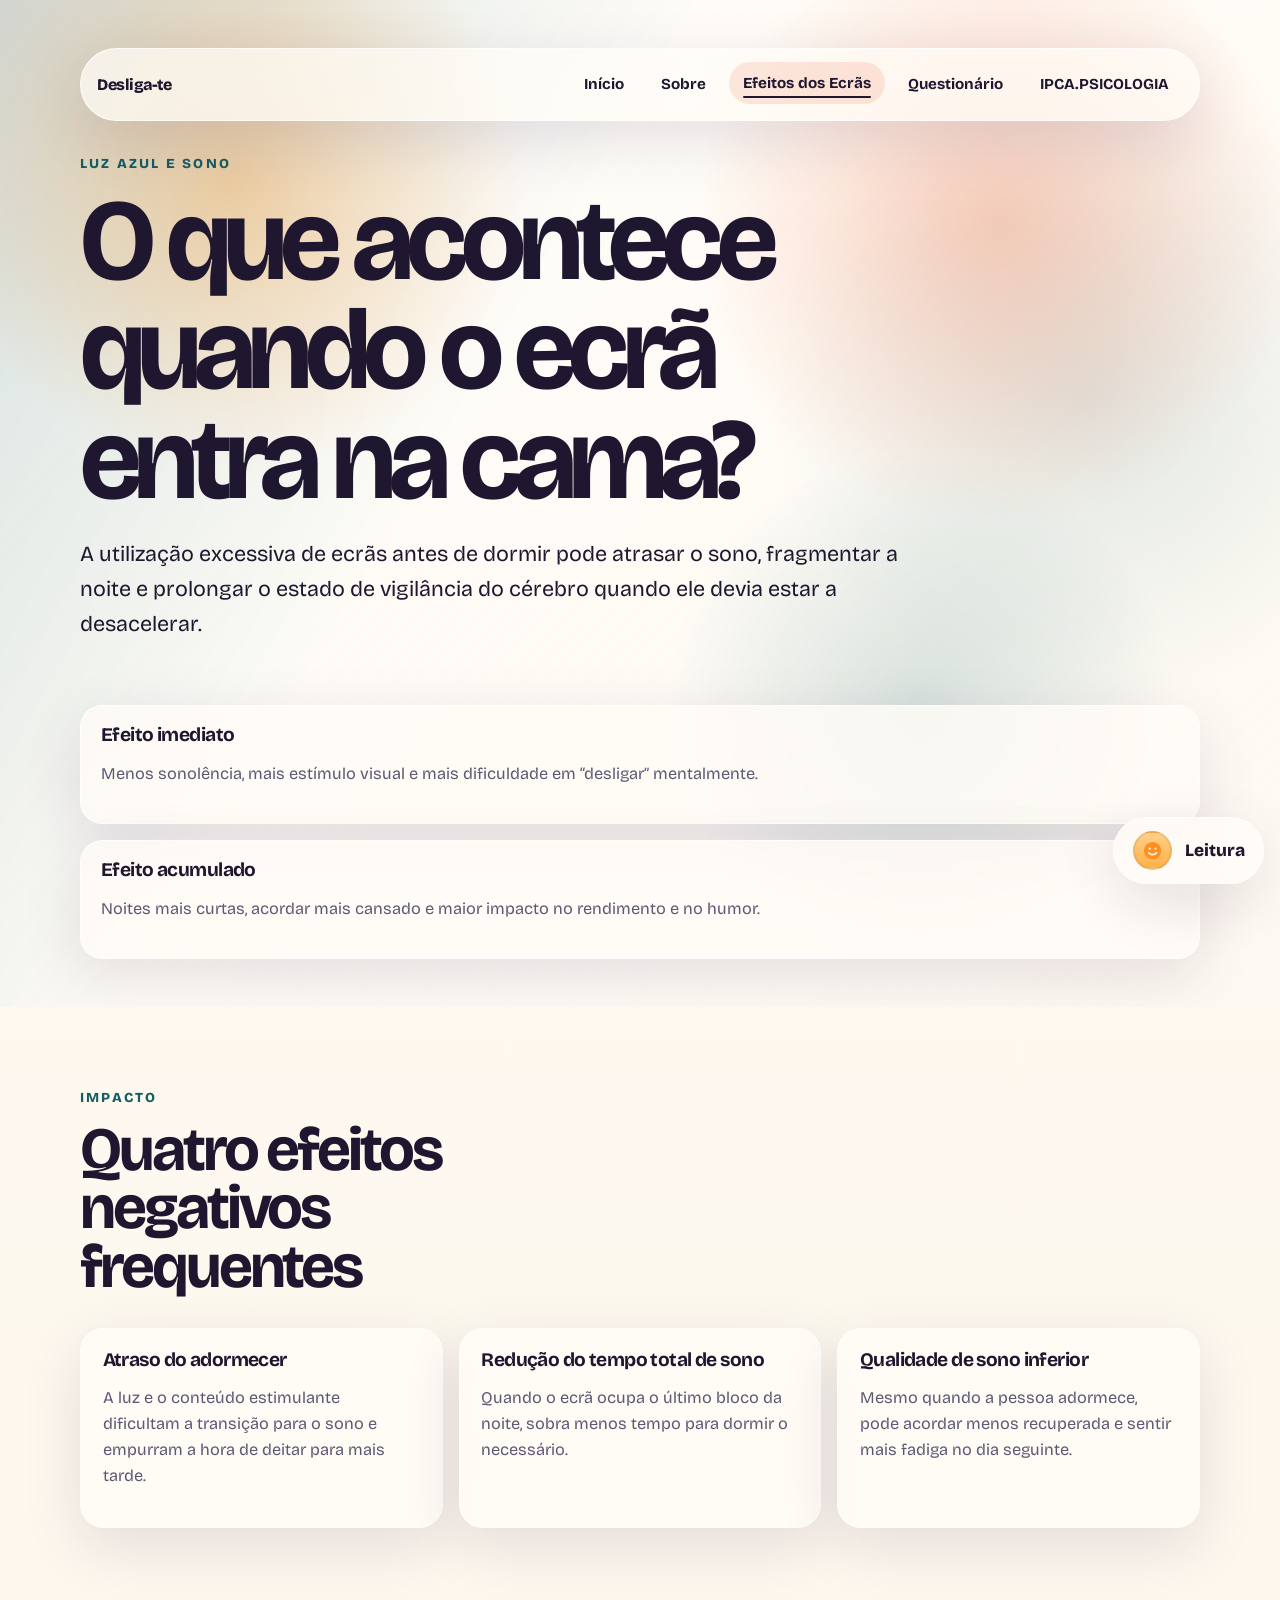
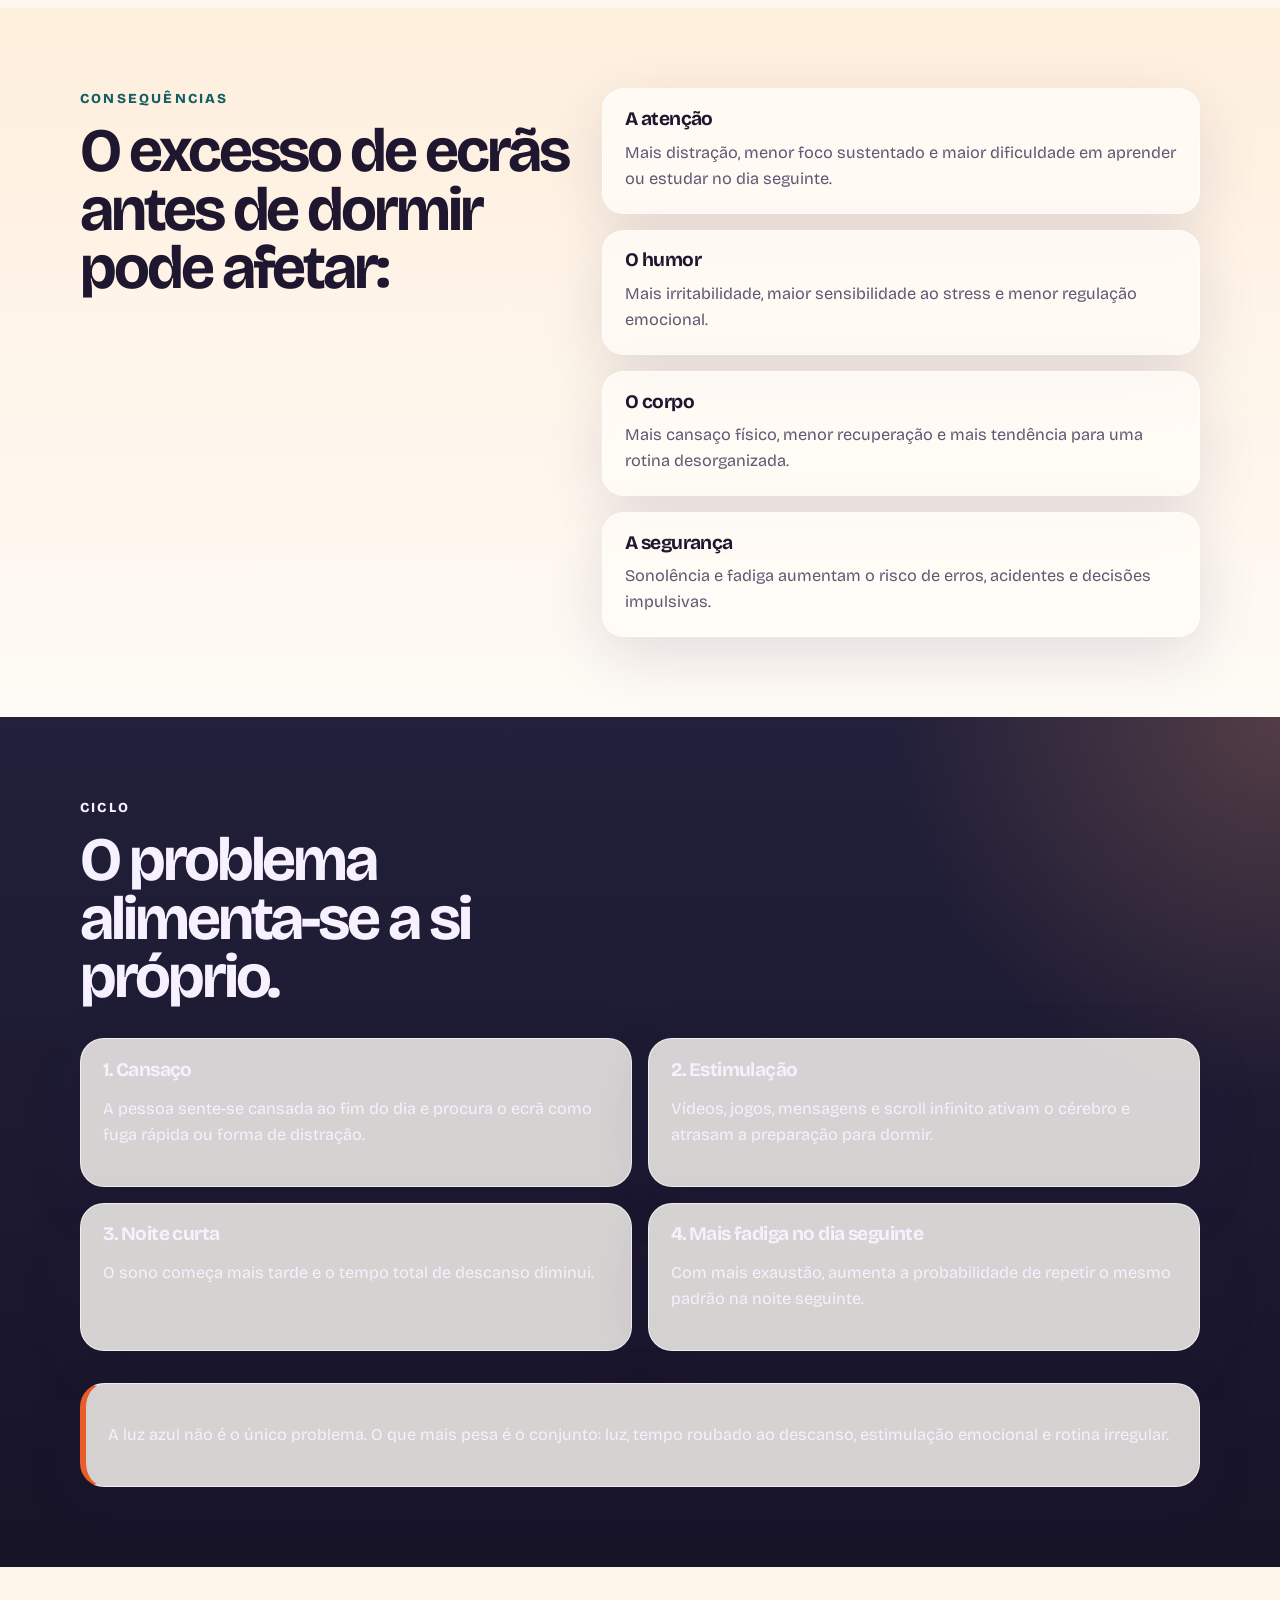
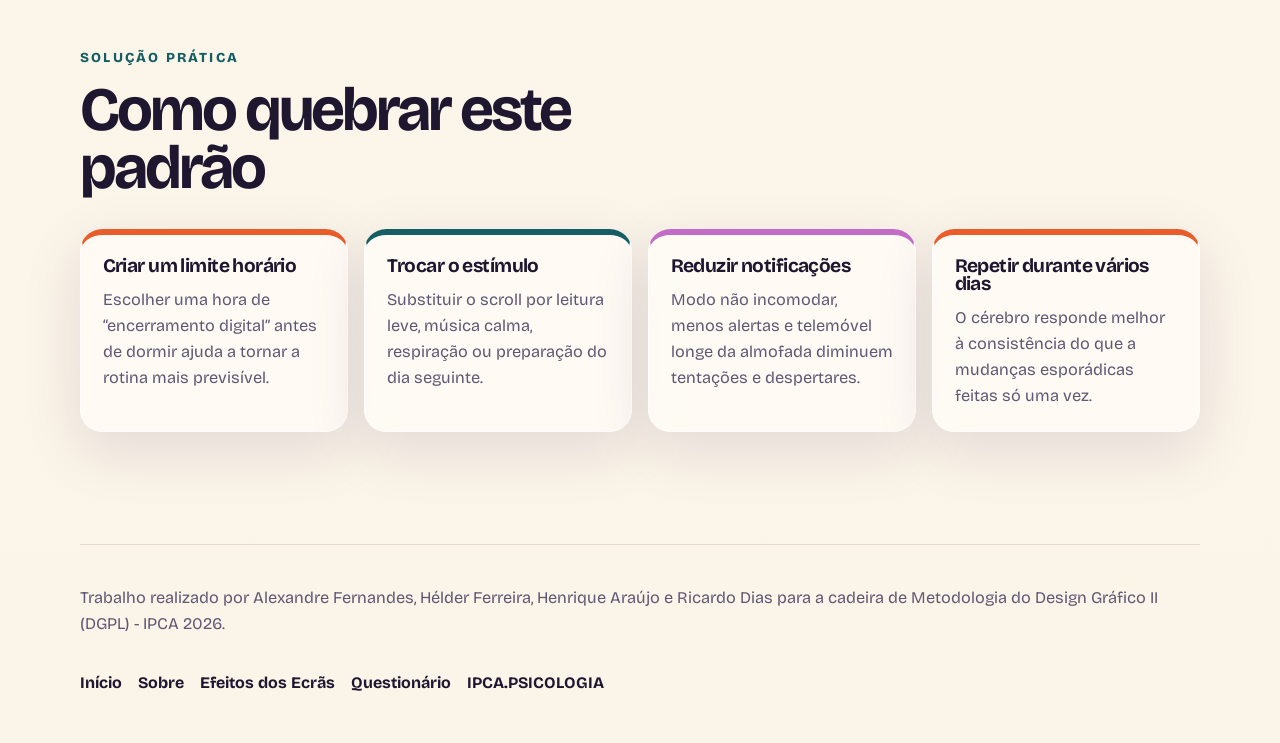
==== efeitos-ecras.html @ 8c20e789 "Add files via upload" ====
<!DOCTYPE html>
<html lang="pt-PT">
<head>
  <meta charset="UTF-8">
  <meta name="viewport" content="width=device-width, initial-scale=1.0">
  <title>Desliga-te | Efeitos dos Ecrãs</title>
  <link rel="preconnect" href="https://fonts.googleapis.com">
  <link rel="preconnect" href="https://fonts.gstatic.com" crossorigin>
  <link href="https://fonts.googleapis.com/css2?family=Bricolage+Grotesque:wght@400;500;700;800&family=Source+Serif+4:opsz,wght@8..60,400;8..60,600&display=swap" rel="stylesheet">
  <link rel="stylesheet" href="./styles.css">
</head>
<body>
  <header class="hero page-hero">
    <div class="hero__mesh" aria-hidden="true"></div>
    <div class="wrap page-hero__layout">
      <nav class="site-nav" aria-label="Navegação principal">
        <div class="site-nav__inner">
          <a class="site-nav__brand" href="./index.html">Desliga-te</a>
          <div class="site-nav__links">
            <a href="./index.html">Início</a>
            <a href="./sobre.html">Sobre</a>
            <a href="./efeitos-ecras.html" aria-current="page">Efeitos dos Ecrãs</a>
            <a href="./questionario.html">Questionário</a>
            <a href="https://www.instagram.com/ipca.psicologia/" target="_blank" rel="noreferrer">IPCA.PSICOLOGIA</a>
          </div>
        </div>
      </nav>

      <div class="page-hero__copy">
        <p class="eyebrow">Luz Azul e Sono</p>
        <h1>O que acontece quando o ecrã entra na cama?</h1>
        <p class="hero__lead">
          A utilização excessiva de ecrãs antes de dormir pode atrasar o sono, fragmentar a noite
          e prolongar o estado de vigilância do cérebro quando ele devia estar a desacelerar.
        </p>
      </div>

      <div class="page-hero__aside">
        <article>
          <h3>Efeito imediato</h3>
          <p>Menos sonolência, mais estímulo visual e mais dificuldade em “desligar” mentalmente.</p>
        </article>
        <article>
          <h3>Efeito acumulado</h3>
          <p>Noites mais curtas, acordar mais cansado e maior impacto no rendimento e no humor.</p>
        </article>
      </div>
    </div>
  </header>

  <main>
    <section class="section">
      <div class="wrap">
        <p class="eyebrow">Impacto</p>
        <h2>Quatro efeitos negativos frequentes</h2>
        <div class="spotlight-grid">
          <article class="spotlight">
            <h3>Atraso do adormecer</h3>
            <p>A luz e o conteúdo estimulante dificultam a transição para o sono e empurram a hora de deitar para mais tarde.</p>
          </article>
          <article class="spotlight">
            <h3>Redução do tempo total de sono</h3>
            <p>Quando o ecrã ocupa o último bloco da noite, sobra menos tempo para dormir o necessário.</p>
          </article>
          <article class="spotlight">
            <h3>Qualidade de sono inferior</h3>
            <p>Mesmo quando a pessoa adormece, pode acordar menos recuperada e sentir mais fadiga no dia seguinte.</p>
          </article>
        </div>
      </div>
    </section>

    <section class="section section--tint">
      <div class="wrap grid grid--2">
        <div>
          <p class="eyebrow">Consequências</p>
          <h2>O excesso de ecrãs antes de dormir pode afetar:</h2>
        </div>
        <div class="stack">
          <div class="note">
            <h3>A atenção</h3>
            <p>Mais distração, menor foco sustentado e maior dificuldade em aprender ou estudar no dia seguinte.</p>
          </div>
          <div class="note">
            <h3>O humor</h3>
            <p>Mais irritabilidade, maior sensibilidade ao stress e menor regulação emocional.</p>
          </div>
          <div class="note">
            <h3>O corpo</h3>
            <p>Mais cansaço físico, menor recuperação e mais tendência para uma rotina desorganizada.</p>
          </div>
          <div class="note">
            <h3>A segurança</h3>
            <p>Sonolência e fadiga aumentam o risco de erros, acidentes e decisões impulsivas.</p>
          </div>
        </div>
      </div>
    </section>

    <section class="section section--dark">
      <div class="wrap">
        <p class="eyebrow">Ciclo</p>
        <h2>O problema alimenta-se a si próprio.</h2>
        <div class="resource-grid">
          <article class="resource">
            <h3>1. Cansaço</h3>
            <p>A pessoa sente-se cansada ao fim do dia e procura o ecrã como fuga rápida ou forma de distração.</p>
          </article>
          <article class="resource">
            <h3>2. Estimulação</h3>
            <p>Vídeos, jogos, mensagens e scroll infinito ativam o cérebro e atrasam a preparação para dormir.</p>
          </article>
          <article class="resource">
            <h3>3. Noite curta</h3>
            <p>O sono começa mais tarde e o tempo total de descanso diminui.</p>
          </article>
          <article class="resource">
            <h3>4. Mais fadiga no dia seguinte</h3>
            <p>Com mais exaustão, aumenta a probabilidade de repetir o mesmo padrão na noite seguinte.</p>
          </article>
        </div>

        <div class="quote-panel">
          <p>
            A luz azul não é o único problema. O que mais pesa é o conjunto: luz, tempo roubado ao descanso, estimulação emocional e rotina irregular.
          </p>
        </div>
      </div>
    </section>

    <section class="section">
      <div class="wrap">
        <p class="eyebrow">Solução prática</p>
        <h2>Como quebrar este padrão</h2>
        <div class="cards">
          <article class="card">
            <h3>Criar um limite horário</h3>
            <p>Escolher uma hora de “encerramento digital” antes de dormir ajuda a tornar a rotina mais previsível.</p>
          </article>
          <article class="card">
            <h3>Trocar o estímulo</h3>
            <p>Substituir o scroll por leitura leve, música calma, respiração ou preparação do dia seguinte.</p>
          </article>
          <article class="card">
            <h3>Reduzir notificações</h3>
            <p>Modo não incomodar, menos alertas e telemóvel longe da almofada diminuem tentações e despertares.</p>
          </article>
          <article class="card">
            <h3>Repetir durante vários dias</h3>
            <p>O cérebro responde melhor à consistência do que a mudanças esporádicas feitas só uma vez.</p>
          </article>
        </div>
      </div>
    </section>
  </main>

  <footer class="site-footer">
    <div class="wrap site-footer__inner">
      <p>Trabalho realizado por Alexandre Fernandes, Hélder Ferreira, Henrique Araújo e Ricardo Dias para a cadeira de Metodologia do Design Gráfico II (DGPL) - IPCA 2026.</p>
      <div class="site-footer__links">
        <a href="./index.html">Início</a>
        <a href="./sobre.html">Sobre</a>
        <a href="./efeitos-ecras.html">Efeitos dos Ecrãs</a>
        <a href="./questionario.html">Questionário</a>
        <a href="https://www.instagram.com/ipca.psicologia/" target="_blank" rel="noreferrer">IPCA.PSICOLOGIA</a>
      </div>
    </div>
  </footer>
  <script src="./script.js"></script>
</body>
</html>
---- styles.css ----
:root {
  --bg: #fbf4e8;
  --paper: rgba(255, 252, 247, 0.82);
  --ink: #1f172f;
  --muted: #5f5873;
  --accent: #e85d2a;
  --accent-soft: #ffd3a2;
  --leaf: #155e63;
  --leaf-soft: #b8ead7;
  --night: #171428;
  --night-soft: #22203a;
  --line: rgba(31, 23, 47, 0.12);
  --shadow: 0 18px 60px rgba(41, 26, 74, 0.12);
}

body[data-theme="reading"] {
  --bg: #fbf4e8;
  --paper: rgba(255, 252, 247, 0.82);
  --ink: #1f172f;
  --muted: #5f5873;
  --accent: #e85d2a;
  --accent-soft: #ffd3a2;
  --leaf: #155e63;
  --leaf-soft: #b8ead7;
  --night: #171428;
  --night-soft: #22203a;
  --line: rgba(31, 23, 47, 0.12);
  --shadow: 0 18px 60px rgba(41, 26, 74, 0.12);
}

body[data-theme="screen"] {
  --bg: #dcecff;
  --paper: rgba(241, 247, 255, 0.82);
  --ink: #102542;
  --muted: #47617d;
  --accent: #2e86ff;
  --accent-soft: #b8d9ff;
  --leaf: #0b5cab;
  --leaf-soft: #cfe6ff;
  --night: #081325;
  --night-soft: #10213d;
  --line: rgba(16, 37, 66, 0.14);
  --shadow: 0 18px 60px rgba(23, 70, 132, 0.16);
}

* {
  box-sizing: border-box;
}

html {
  scroll-behavior: smooth;
}

body {
  margin: 0;
  background:
    radial-gradient(circle at top left, rgba(232, 93, 42, 0.18), transparent 24rem),
    radial-gradient(circle at 85% 10%, rgba(21, 94, 99, 0.18), transparent 20rem),
    linear-gradient(180deg, #fffaf2 0%, var(--bg) 100%);
  color: var(--ink);
  font-family: "Bricolage Grotesque", "Trebuchet MS", sans-serif;
  line-height: 1.6;
  position: relative;
  isolation: isolate;
  transition: background 320ms ease, color 220ms ease;
}

a {
  color: inherit;
}

body::before {
  content: "";
  position: fixed;
  inset: 0;
  z-index: 30;
  pointer-events: none;
  opacity: 0;
  background:
    radial-gradient(circle at 18% 16%, rgba(120, 193, 255, 0.34), transparent 30%),
    radial-gradient(circle at 82% 10%, rgba(28, 102, 255, 0.24), transparent 26%),
    linear-gradient(180deg, rgba(67, 146, 255, 0.12), rgba(19, 75, 170, 0.32));
  transition: opacity 280ms ease;
}

body[data-theme="screen"]::before {
  opacity: 1;
}

@keyframes float-in {
  from {
    opacity: 0;
    transform: translateY(28px);
  }

  to {
    opacity: 1;
    transform: translateY(0);
  }
}

@keyframes pulse-glow {
  0%,
  100% {
    box-shadow: 0 12px 30px rgba(232, 93, 42, 0.24);
  }

  50% {
    box-shadow: 0 18px 38px rgba(232, 93, 42, 0.34);
  }
}

@keyframes pulse-glow-screen {
  0%,
  100% {
    box-shadow: 0 12px 30px rgba(46, 134, 255, 0.24);
  }

  50% {
    box-shadow: 0 18px 38px rgba(46, 134, 255, 0.34);
  }
}

.site-nav {
  position: sticky;
  top: 0;
  z-index: 10;
  padding: 1rem 0 0;
}

.site-nav__inner {
  display: flex;
  align-items: center;
  justify-content: space-between;
  gap: 1rem;
  padding: 0.9rem 1rem;
  border-radius: 999px;
  background: rgba(255, 252, 247, 0.72);
  backdrop-filter: blur(18px);
  border: 1px solid rgba(255, 255, 255, 0.72);
  box-shadow: var(--shadow);
}

.site-nav__brand {
  font-weight: 800;
  letter-spacing: -0.03em;
  text-decoration: none;
}

.site-nav__links {
  display: flex;
  flex-wrap: wrap;
  gap: 0.5rem;
}

.site-nav__links a {
  position: relative;
  padding: 0.55rem 0.9rem;
  border-radius: 999px;
  color: var(--ink);
  font-size: 0.95rem;
  font-weight: 700;
  text-decoration: none;
  transition: background-color 180ms ease, transform 180ms ease;
}

.site-nav__links a::after {
  content: "";
  position: absolute;
  left: 0.9rem;
  right: 0.9rem;
  bottom: 0.38rem;
  height: 2px;
  border-radius: 999px;
  background: currentColor;
  transform: scaleX(0);
  transform-origin: center;
  transition: transform 180ms ease;
}

.site-nav__links a:hover,
.site-nav__links a[aria-current="page"] {
  background: rgba(232, 93, 42, 0.14);
  transform: translateY(-1px);
}

.site-nav__links a:hover::after,
.site-nav__links a[aria-current="page"]::after {
  transform: scaleX(1);
}

body[data-theme="screen"] .site-nav__links a:hover,
body[data-theme="screen"] .site-nav__links a[aria-current="page"] {
  background: rgba(46, 134, 255, 0.14);
}

.wrap {
  width: min(1120px, calc(100% - 2rem));
  margin: 0 auto;
}

.hero {
  position: relative;
  overflow: hidden;
  min-height: 100vh;
  display: flex;
  align-items: center;
  padding: 3rem 0 4rem;
}

.hero__mesh {
  position: absolute;
  inset: 0;
  background:
    linear-gradient(120deg, rgba(21, 94, 99, 0.18), transparent 38%),
    radial-gradient(circle at 18% 18%, rgba(255, 211, 162, 0.9), transparent 22%),
    radial-gradient(circle at 78% 22%, rgba(232, 93, 42, 0.28), transparent 24%),
    radial-gradient(circle at 72% 70%, rgba(21, 94, 99, 0.16), transparent 22%),
    linear-gradient(135deg, rgba(255, 255, 255, 0.58), rgba(255, 255, 255, 0.16));
  filter: saturate(1.05);
}

.hero__content {
  position: relative;
  z-index: 1;
  animation: float-in 640ms ease both;
}

.hero__nav {
  margin-bottom: 2rem;
}

.eyebrow {
  margin: 0 0 0.75rem;
  color: var(--leaf);
  font-size: 0.86rem;
  font-weight: 800;
  letter-spacing: 0.16em;
  text-transform: uppercase;
}

h1,
h2,
h3 {
  margin: 0;
  line-height: 0.95;
}

h1 {
  max-width: 10ch;
  font-size: clamp(3.6rem, 9vw, 7.8rem);
  letter-spacing: -0.06em;
}

h2 {
  max-width: 14ch;
  font-size: clamp(2rem, 4.8vw, 4.2rem);
  letter-spacing: -0.05em;
}

h3 {
  font-size: 1.2rem;
  letter-spacing: -0.03em;
}

.hero__lead,
.campaign-box__footer,
.sources__note,
p,
li {
  font-size: 1.02rem;
  color: var(--muted);
}

.hero__lead {
  max-width: 56rem;
  margin: 1.4rem 0 2rem;
  font-size: clamp(1.08rem, 2vw, 1.35rem);
  color: var(--ink);
}

.hero__actions,
.form-actions {
  display: flex;
  flex-wrap: wrap;
  gap: 0.9rem;
  align-items: center;
}

.hero__actions {
  margin: 0 0 2rem;
}

.button {
  display: inline-flex;
  align-items: center;
  justify-content: center;
  min-height: 3.25rem;
  padding: 0.85rem 1.2rem;
  border: 1px solid transparent;
  border-radius: 999px;
  font-weight: 800;
  text-decoration: none;
  transition: transform 180ms ease, background-color 180ms ease, border-color 180ms ease;
}

.button:hover {
  transform: translateY(-2px);
}

.button--primary {
  background: var(--accent);
  color: #fff8f2;
  box-shadow: 0 12px 30px rgba(232, 93, 42, 0.24);
  animation: pulse-glow 4s ease-in-out infinite;
}

body[data-theme="screen"] .button--primary {
  animation-name: pulse-glow-screen;
}

.button--ghost {
  border-color: rgba(31, 23, 47, 0.16);
  background: rgba(255, 255, 255, 0.58);
  color: var(--ink);
}

.hero__stats {
  display: grid;
  grid-template-columns: repeat(3, minmax(0, 1fr));
  gap: 1rem;
}

.hero__stats article,
.note,
.card,
.habit,
.campaign-box {
  backdrop-filter: blur(12px);
  background: var(--paper);
  border: 1px solid rgba(255, 255, 255, 0.65);
  box-shadow: var(--shadow);
  transition: transform 220ms ease, background-color 220ms ease, border-color 220ms ease, box-shadow 220ms ease;
}

.hero__stats article {
  padding: 1.2rem;
  border-radius: 1.4rem;
  animation: float-in 700ms ease both;
}

.hero__stats article:nth-child(2) {
  animation-delay: 90ms;
}

.hero__stats article:nth-child(3) {
  animation-delay: 180ms;
}

.hero__stats strong {
  display: block;
  margin-bottom: 0.45rem;
  color: var(--accent);
  font-size: 2.1rem;
  line-height: 1;
}

.hero__stats span {
  color: var(--ink);
  font-size: 0.98rem;
}

.section {
  padding: 5rem 0;
}

.section--tint {
  background:
    linear-gradient(180deg, rgba(255, 212, 166, 0.32), rgba(255, 255, 255, 0)),
    linear-gradient(180deg, rgba(255, 255, 255, 0.5), rgba(255, 255, 255, 0.5));
}

.section--dark {
  background:
    radial-gradient(circle at top right, rgba(255, 163, 109, 0.22), transparent 24rem),
    linear-gradient(180deg, var(--night-soft), var(--night));
}

.section--dark .eyebrow,
.section--dark h2,
.section--dark h3,
.section--dark p {
  color: #f6f0ff;
}

.section--sources {
  padding-top: 4rem;
  border-top: 1px solid var(--line);
}

.page-hero {
  min-height: auto;
  padding: 2rem 0 3rem;
}

.page-hero h1 {
  max-width: 12ch;
}

.page-hero__layout {
  position: relative;
  z-index: 1;
  display: grid;
  gap: 2rem;
}

.page-hero__copy {
  max-width: 54rem;
}

.page-hero__aside {
  display: grid;
  gap: 1rem;
}

.page-hero__aside article {
  padding: 1.25rem;
  border-radius: 1.4rem;
  backdrop-filter: blur(12px);
  background: var(--paper);
  border: 1px solid rgba(255, 255, 255, 0.65);
  box-shadow: var(--shadow);
}

.grid {
  display: grid;
  gap: 2rem;
}

.grid--2 {
  grid-template-columns: 0.9fr 1.1fr;
  align-items: start;
}

.stack {
  display: grid;
  gap: 1rem;
}

.note {
  padding: 1.3rem 1.4rem;
  border-radius: 1.35rem;
}

.note:hover,
.card:hover,
.habit:hover,
.spotlight:hover,
.resource:hover,
.stat:hover,
.campaign-box:hover {
  transform: translateY(-6px);
}

.note p,
.card p,
.habit p,
.benefits p {
  margin: 0.7rem 0 0;
}

.cards {
  display: grid;
  grid-template-columns: repeat(4, minmax(0, 1fr));
  gap: 1rem;
  margin-top: 2rem;
}

.card {
  padding: 1.35rem;
  border-radius: 1.4rem;
  min-height: 100%;
  animation: float-in 620ms ease both;
}

.card:nth-child(3n + 1) {
  border-top: 6px solid var(--accent);
}

.card:nth-child(3n + 2) {
  border-top: 6px solid var(--leaf);
}

.card:nth-child(3n) {
  border-top: 6px solid #c26cc8;
}

.card:nth-child(2) { animation-delay: 70ms; }
.card:nth-child(3) { animation-delay: 140ms; }
.card:nth-child(4) { animation-delay: 210ms; }
.card:nth-child(5) { animation-delay: 280ms; }
.card:nth-child(6) { animation-delay: 350ms; }
.card:nth-child(7) { animation-delay: 420ms; }
.card:nth-child(8) { animation-delay: 490ms; }

.habit-grid,
.benefits {
  display: grid;
  gap: 1rem;
  margin-top: 2rem;
}

.habit-grid {
  grid-template-columns: repeat(3, minmax(0, 1fr));
}

.habit {
  padding: 1.35rem;
  border-radius: 1.5rem;
  animation: float-in 620ms ease both;
}

.habit__tag {
  display: inline-flex;
  align-items: center;
  gap: 0.4rem;
  margin-bottom: 0.85rem;
  padding: 0.32rem 0.7rem;
  border-radius: 999px;
  background: var(--accent-soft);
  color: var(--ink);
  font-size: 0.78rem;
  font-weight: 700;
  letter-spacing: 0.04em;
  text-transform: uppercase;
}

.benefits {
  grid-template-columns: repeat(4, minmax(0, 1fr));
}

.benefits article {
  padding: 1.3rem 1.2rem 1.4rem;
  border-top: 1px solid rgba(255, 255, 255, 0.16);
  animation: float-in 620ms ease both;
}

.benefits h3 {
  margin-bottom: 0.3rem;
}

.campaign-box {
  padding: 2rem;
  border-radius: 1.7rem;
}

.spotlight-grid,
.resource-grid,
.stat-grid {
  display: grid;
  gap: 1rem;
  margin-top: 2rem;
}

.spotlight-grid {
  grid-template-columns: repeat(3, minmax(0, 1fr));
}

.resource-grid {
  grid-template-columns: repeat(2, minmax(0, 1fr));
}

.stat-grid {
  grid-template-columns: repeat(4, minmax(0, 1fr));
}

.spotlight,
.resource,
.stat,
.quote-panel {
  padding: 1.35rem;
  border-radius: 1.5rem;
  backdrop-filter: blur(12px);
  background: var(--paper);
  border: 1px solid rgba(255, 255, 255, 0.65);
  box-shadow: var(--shadow);
  animation: float-in 620ms ease both;
}

.spotlight h3,
.resource h3,
.stat h3 {
  margin-bottom: 0.45rem;
}

.quote-panel {
  margin-top: 2rem;
  border-left: 6px solid var(--accent);
}

.launchpad {
  display: grid;
  grid-template-columns: repeat(3, minmax(0, 1fr));
  gap: 1rem;
  margin-top: 2rem;
}

.launchpad__item {
  position: relative;
  overflow: hidden;
  padding: 1.5rem;
  border-radius: 1.6rem;
  text-decoration: none;
  backdrop-filter: blur(12px);
  background: linear-gradient(145deg, rgba(255, 255, 255, 0.78), rgba(255, 255, 255, 0.56));
  border: 1px solid rgba(255, 255, 255, 0.7);
  box-shadow: var(--shadow);
  transition: transform 220ms ease, box-shadow 220ms ease;
  animation: float-in 640ms ease both;
}

.launchpad__item::before {
  content: "";
  position: absolute;
  inset: auto -20% -45% 45%;
  height: 10rem;
  background: radial-gradient(circle, rgba(232, 93, 42, 0.2), transparent 70%);
  pointer-events: none;
}

body[data-theme="screen"] .launchpad__item::before {
  background: radial-gradient(circle, rgba(46, 134, 255, 0.24), transparent 70%);
}

.launchpad__item:hover {
  transform: translateY(-8px) rotate(-0.5deg);
  box-shadow: 0 22px 64px rgba(41, 26, 74, 0.18);
}

.launchpad__item h3 {
  margin-bottom: 0.55rem;
}

.launchpad__item p {
  margin: 0;
}

.launchpad__meta {
  display: inline-flex;
  margin-bottom: 0.8rem;
  padding: 0.3rem 0.65rem;
  border-radius: 999px;
  background: var(--accent-soft);
  color: var(--ink);
  font-size: 0.75rem;
  font-weight: 800;
  letter-spacing: 0.08em;
  text-transform: uppercase;
}

.inline-links {
  display: flex;
  flex-wrap: wrap;
  gap: 0.8rem;
  margin-top: 1.4rem;
}

.site-footer {
  padding: 2rem 0 3rem;
}

.site-footer__inner {
  display: flex;
  justify-content: space-between;
  gap: 1rem;
  flex-wrap: wrap;
  padding-top: 1.5rem;
  border-top: 1px solid var(--line);
}

.site-footer__links {
  display: flex;
  flex-wrap: wrap;
  gap: 0.6rem 1rem;
}

.site-footer__links a {
  font-weight: 700;
  text-decoration: none;
}

.theme-switch {
  position: fixed;
  right: 1rem;
  bottom: 1rem;
  z-index: 40;
  display: inline-flex;
  align-items: center;
  gap: 0.8rem;
  min-height: 4.1rem;
  padding: 0.8rem 1.15rem;
  border: 1px solid rgba(255, 255, 255, 0.68);
  border-radius: 999px;
  background: rgba(255, 252, 247, 0.82);
  backdrop-filter: blur(18px);
  box-shadow: var(--shadow);
  color: var(--ink);
  font: inherit;
  cursor: pointer;
}

.theme-switch:hover {
  transform: translateY(-2px);
}

.theme-switch__swatch {
  display: inline-flex;
  align-items: center;
  justify-content: center;
  width: 2.45rem;
  height: 2.45rem;
  border-radius: 999px;
  background:
    linear-gradient(135deg, #ffd08d 0%, #ffd08d 48%, #8abfff 52%, #8abfff 100%);
  border: 2px solid rgba(16, 37, 66, 0.08);
  flex: 0 0 auto;
  transition: background 220ms ease, transform 220ms ease;
}

.theme-switch__swatch svg {
  display: block;
  width: 1.45rem;
  height: 1.45rem;
}

.theme-switch__label {
  display: flex;
  align-items: center;
  text-align: left;
}

.theme-switch__eyebrow {
  display: none;
}

.theme-switch__mode {
  font-weight: 800;
  line-height: 1;
  font-size: 1.08rem;
  color: var(--ink);
}

body[data-theme="screen"] .theme-switch {
  background: rgba(236, 244, 255, 0.84);
  border-color: rgba(160, 204, 255, 0.78);
}

body[data-theme="reading"] .theme-switch__swatch {
  background: linear-gradient(180deg, #ffcf89, #ffb24a);
}

body[data-theme="screen"] .theme-switch__swatch {
  background: linear-gradient(180deg, #74b2ff, #3f87ff);
  transform: scale(1.08);
}

.form-intro {
  max-width: 46rem;
  margin: 1rem 0 0;
}

.questionnaire-shell {
  display: grid;
  grid-template-columns: minmax(0, 300px) minmax(0, 1fr);
  gap: 1.25rem;
  align-items: start;
}

.questionnaire-aside {
  position: sticky;
  top: 6.2rem;
  display: grid;
  gap: 1rem;
}

.questionnaire-card {
  padding: 1.25rem;
  border-radius: 1.5rem;
  background: var(--paper);
  border: 1px solid rgba(255, 255, 255, 0.7);
  box-shadow: var(--shadow);
}

.questionnaire-card h3 {
  margin-bottom: 0.5rem;
}

.questionnaire-card p {
  margin: 0;
}

.questionnaire-card ul {
  margin: 0.9rem 0 0;
  padding-left: 1.1rem;
  color: var(--muted);
}

.questionnaire-card li + li {
  margin-top: 0.35rem;
}

.questionnaire-index {
  display: grid;
  gap: 0.6rem;
}

.questionnaire-index a {
  display: flex;
  align-items: center;
  gap: 0.75rem;
  padding: 0.8rem 0.95rem;
  border-radius: 1rem;
  text-decoration: none;
  background: rgba(255, 255, 255, 0.58);
  border: 1px solid rgba(31, 23, 47, 0.08);
  transition: transform 180ms ease, background-color 180ms ease;
}

.questionnaire-index a:hover {
  transform: translateY(-2px);
  background: rgba(255, 255, 255, 0.86);
}

.questionnaire-index__tag {
  display: inline-flex;
  align-items: center;
  justify-content: center;
  width: 2rem;
  height: 2rem;
  border-radius: 999px;
  background: var(--accent-soft);
  color: var(--ink);
  font-size: 0.82rem;
  font-weight: 800;
  letter-spacing: 0.05em;
  text-transform: uppercase;
  flex: 0 0 auto;
}

.questionnaire-index__text {
  display: grid;
  gap: 0.08rem;
}

.questionnaire-index__text strong {
  color: var(--ink);
  font-size: 0.96rem;
}

.questionnaire-index__text span {
  color: var(--muted);
  font-size: 0.88rem;
}

.questionnaire-main {
  display: grid;
  gap: 1rem;
}

.survey-form {
  display: grid;
  gap: 1.2rem;
}

.form-section {
  display: grid;
  gap: 1rem;
  padding: 1.5rem;
  border-radius: 1.6rem;
  background: rgba(255, 255, 255, 0.34);
  border: 1px solid rgba(31, 23, 47, 0.08);
}

.form-section__head {
  display: grid;
  gap: 0.45rem;
}

.form-section__topline {
  display: flex;
  align-items: center;
  gap: 0.7rem;
  flex-wrap: wrap;
}

.form-section__badge {
  display: inline-flex;
  align-items: center;
  justify-content: center;
  min-width: 2.2rem;
  height: 2.2rem;
  padding: 0 0.7rem;
  border-radius: 999px;
  background: var(--accent-soft);
  color: var(--ink);
  font-size: 0.82rem;
  font-weight: 800;
  letter-spacing: 0.08em;
  text-transform: uppercase;
}

.form-section__head h3 {
  font-size: 1.45rem;
  line-height: 1;
}

.section-note {
  margin: 0;
  color: var(--muted);
}

.field-grid {
  display: grid;
  grid-template-columns: repeat(2, minmax(0, 1fr));
  gap: 1rem;
}

.field-grid--dense {
  grid-template-columns: repeat(2, minmax(0, 1fr));
}

.field,
.fieldset {
  padding: 1.15rem 1.2rem;
  border-radius: 1.4rem;
  background: var(--paper);
  border: 1px solid rgba(255, 255, 255, 0.65);
  box-shadow: var(--shadow);
}

.field {
  display: grid;
  gap: 0.65rem;
}

.field span,
.fieldset legend {
  color: var(--ink);
  font-weight: 700;
}

.field input,
.field select,
.field textarea {
  width: 100%;
  padding: 0.9rem 1rem;
  border: 1px solid rgba(31, 23, 47, 0.14);
  border-radius: 1rem;
  background: rgba(255, 255, 255, 0.82);
  color: var(--ink);
  font: inherit;
}

.field input:focus,
.field select:focus,
.field textarea:focus {
  outline: 2px solid rgba(232, 93, 42, 0.3);
  border-color: rgba(232, 93, 42, 0.5);
}

.fieldset {
  margin: 0;
}

.fieldset legend {
  padding: 0 0.35rem;
}

.option-row,
.option-grid {
  display: grid;
  gap: 0.75rem;
  margin-top: 0.8rem;
}

.option-row {
  grid-template-columns: repeat(5, minmax(0, 1fr));
}

.option-grid {
  grid-template-columns: repeat(2, minmax(0, 1fr));
}

.option-row label,
.option-grid label {
  display: flex;
  gap: 0.55rem;
  align-items: flex-start;
  color: var(--ink);
  font-size: 0.96rem;
}

.form-status {
  margin: 0;
  color: var(--leaf);
  font-weight: 700;
}

.form-meta {
  display: grid;
  grid-template-columns: repeat(3, minmax(0, 1fr));
  gap: 0.9rem;
  margin-bottom: 1.6rem;
}

.form-meta__item {
  padding: 1rem 1.05rem;
  border-radius: 1.2rem;
  background: rgba(255, 255, 255, 0.62);
  border: 1px solid rgba(31, 23, 47, 0.08);
}

.form-meta__item strong {
  display: block;
  color: var(--ink);
  margin-bottom: 0.22rem;
}

.steps {
  margin: 1.6rem 0 1rem;
  padding-left: 1.2rem;
}

.steps li + li {
  margin-top: 0.7rem;
}

.sources {
  margin: 1.5rem 0 0;
  padding-left: 1.2rem;
}

.sources li + li {
  margin-top: 0.55rem;
}

.sources a {
  color: var(--leaf);
  font-weight: 700;
  text-decoration-thickness: 0.08em;
  text-underline-offset: 0.14em;
}

.sources__note {
  max-width: 62rem;
  margin-top: 1.2rem;
  font-style: italic;
}

@media (max-width: 980px) {
  .hero {
    min-height: auto;
    padding-top: 5rem;
  }

  .grid--2,
  .cards,
  .habit-grid,
  .benefits,
  .hero__stats,
  .spotlight-grid,
  .resource-grid,
  .stat-grid,
  .launchpad {
    grid-template-columns: 1fr 1fr;
  }

  .questionnaire-shell,
  .form-meta {
    grid-template-columns: 1fr;
  }

  .questionnaire-aside {
    position: static;
  }

  .field-grid,
  .field-grid--dense,
  .option-grid,
  .option-row {
    grid-template-columns: 1fr 1fr;
  }
}

@media (max-width: 720px) {
  .section {
    padding: 3.5rem 0;
  }

  h1 {
    font-size: clamp(3rem, 17vw, 4.8rem);
  }

  h2 {
    font-size: clamp(1.9rem, 11vw, 3rem);
  }

  .grid--2,
  .cards,
  .habit-grid,
  .benefits,
  .hero__stats,
  .spotlight-grid,
  .resource-grid,
  .stat-grid,
  .launchpad {
    grid-template-columns: 1fr;
  }

  .hero__lead,
  .campaign-box__footer,
  .sources__note,
  p,
  li {
    font-size: 0.98rem;
  }

  .campaign-box {
    padding: 1.4rem;
  }

  .field-grid,
  .field-grid--dense,
  .option-grid,
  .option-row {
    grid-template-columns: 1fr;
  }

  .button {
    width: 100%;
  }

  .site-nav__inner,
  .site-nav__links,
  .site-footer__inner {
    flex-direction: column;
    align-items: stretch;
  }

  .site-nav__links a {
    text-align: center;
  }

  .theme-switch {
    right: 0.75rem;
    bottom: 0.75rem;
    left: 0.75rem;
    width: auto;
    justify-content: center;
  }
}

@media (prefers-reduced-motion: reduce) {
  *,
  *::before,
  *::after {
    animation: none !important;
    transition: none !important;
    scroll-behavior: auto !important;
  }
}
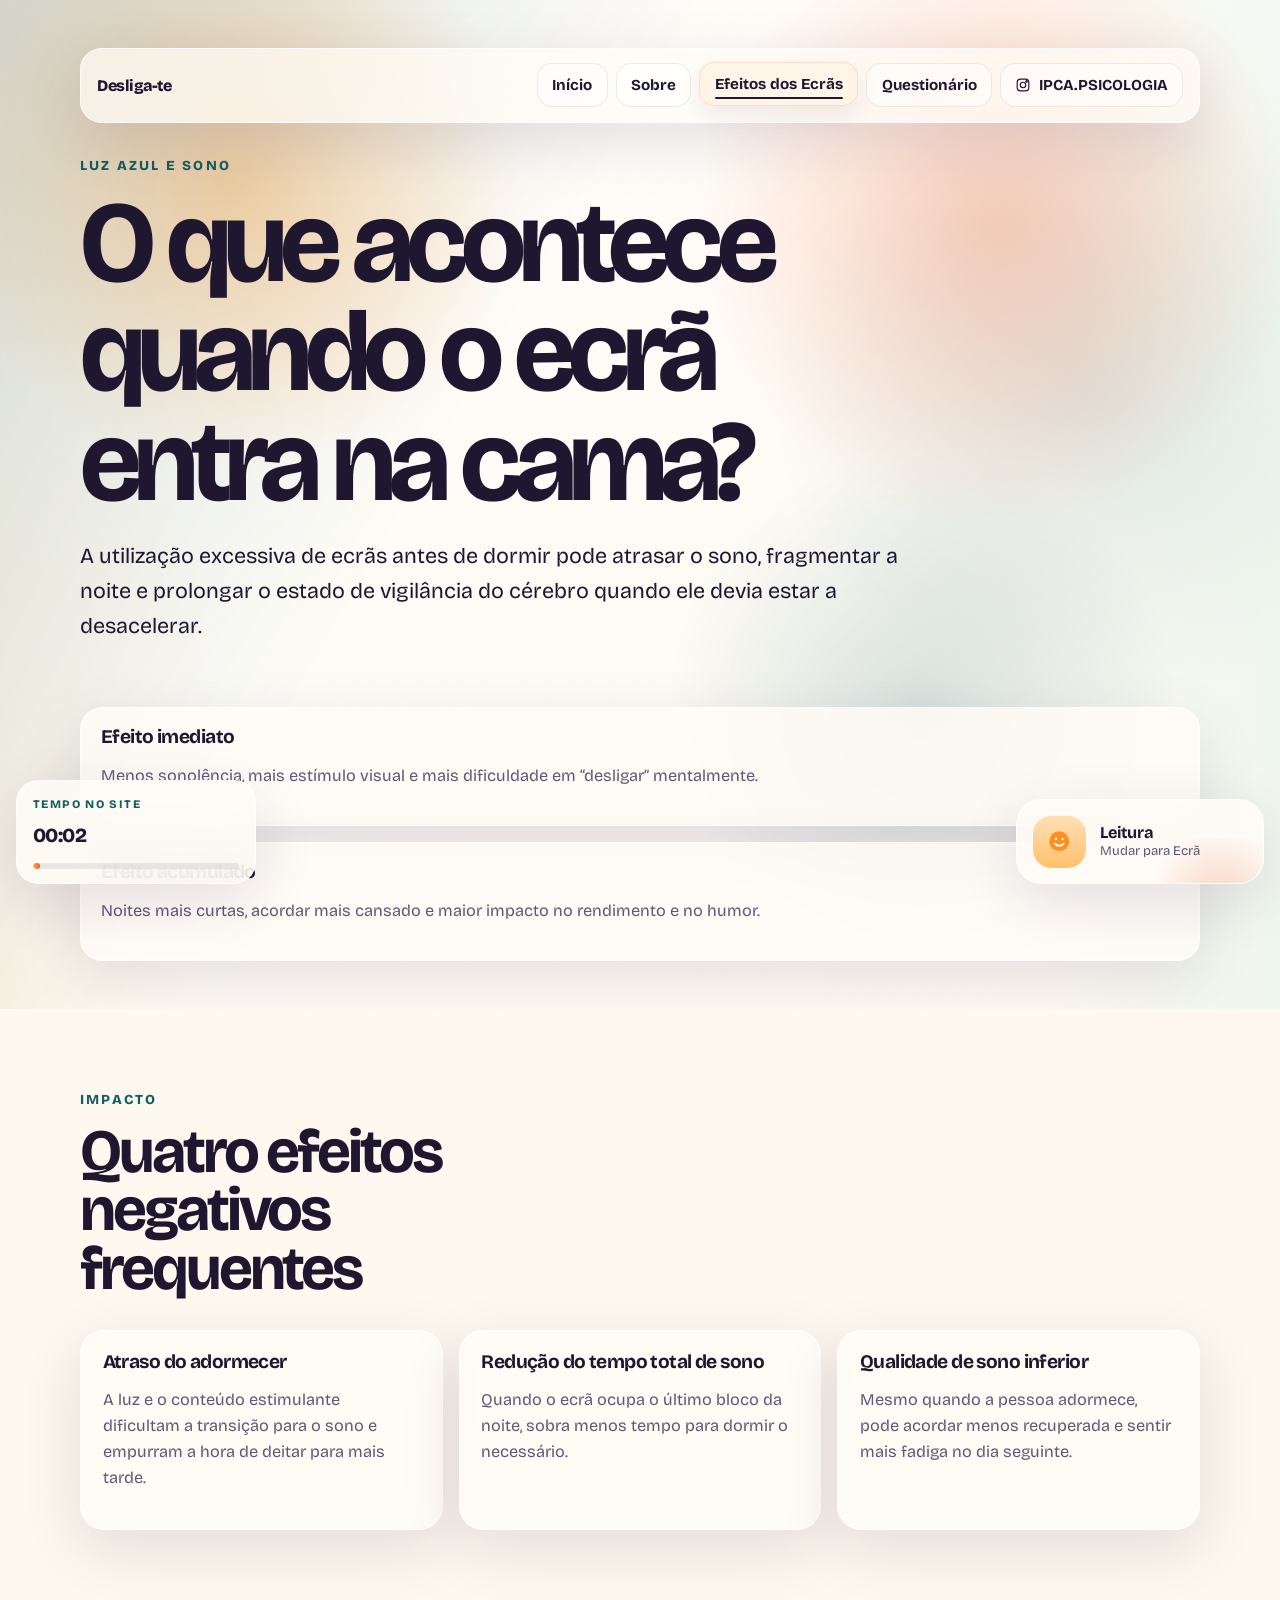
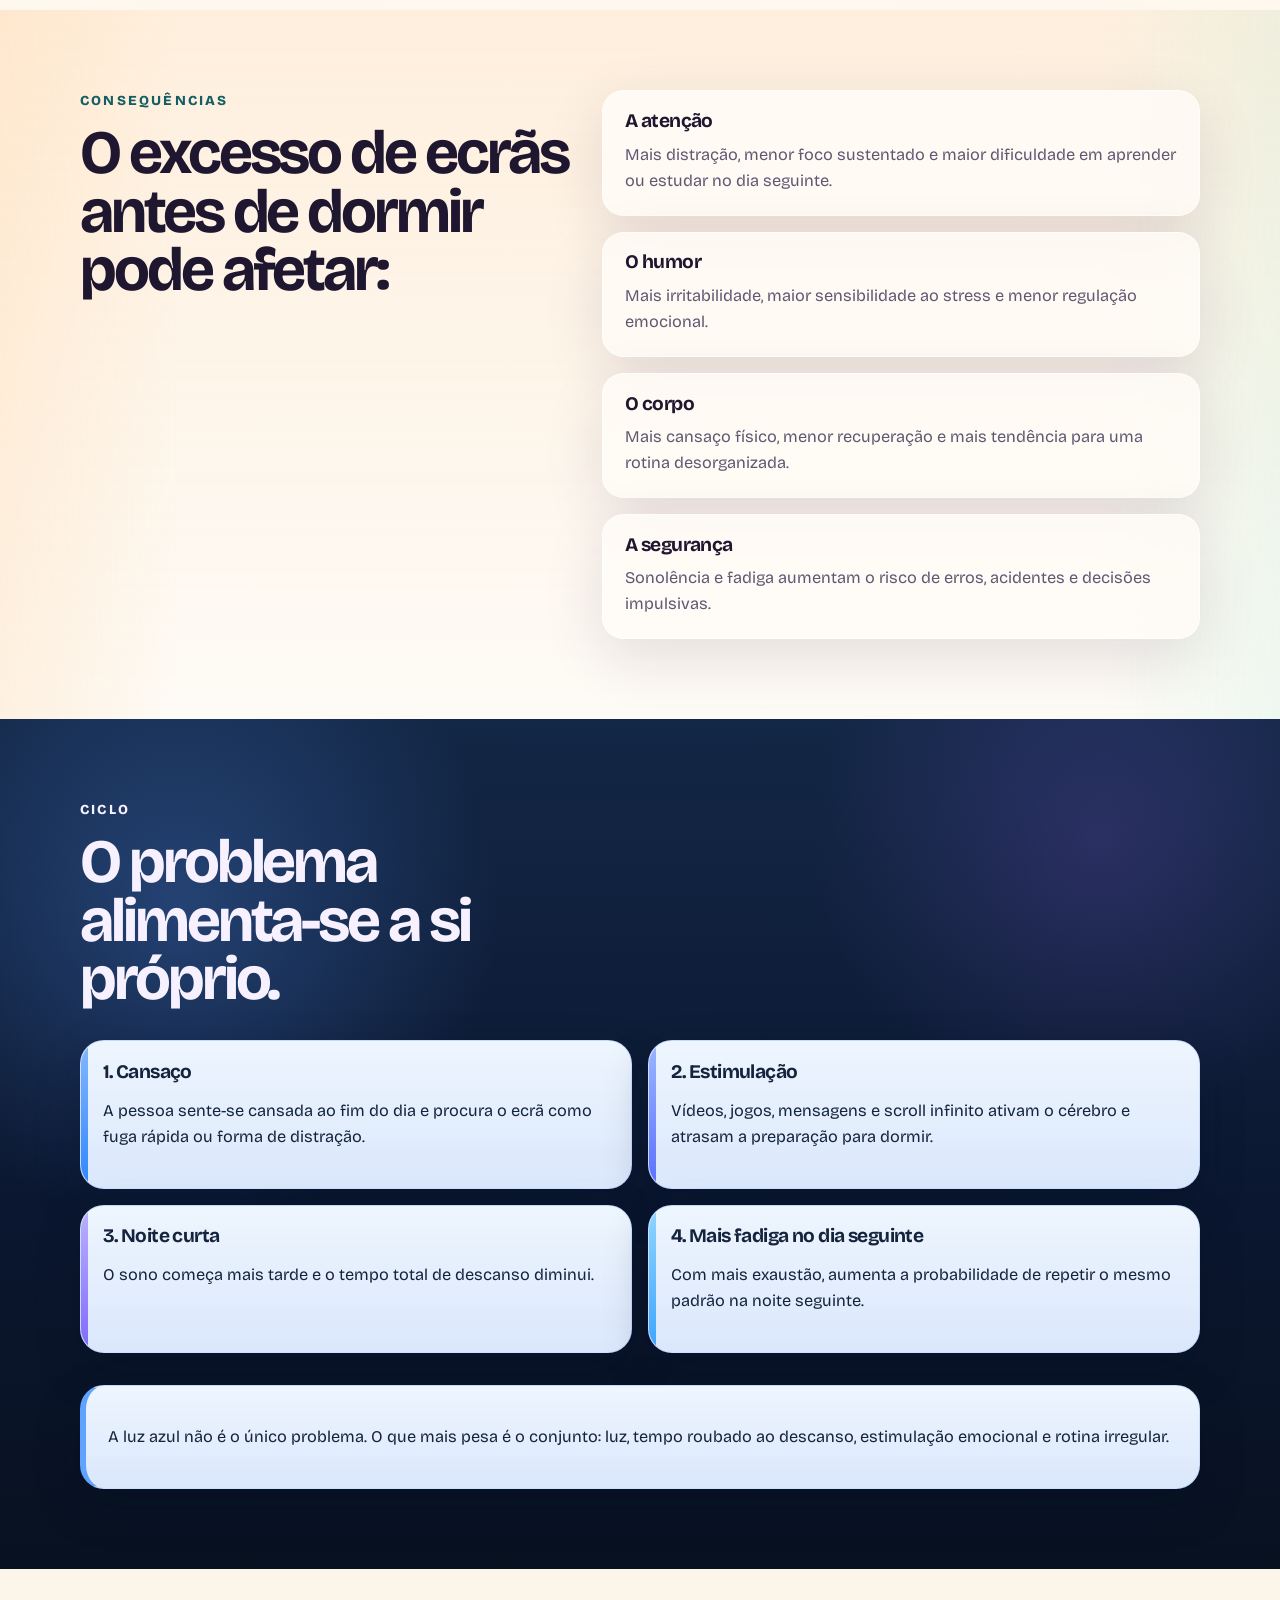
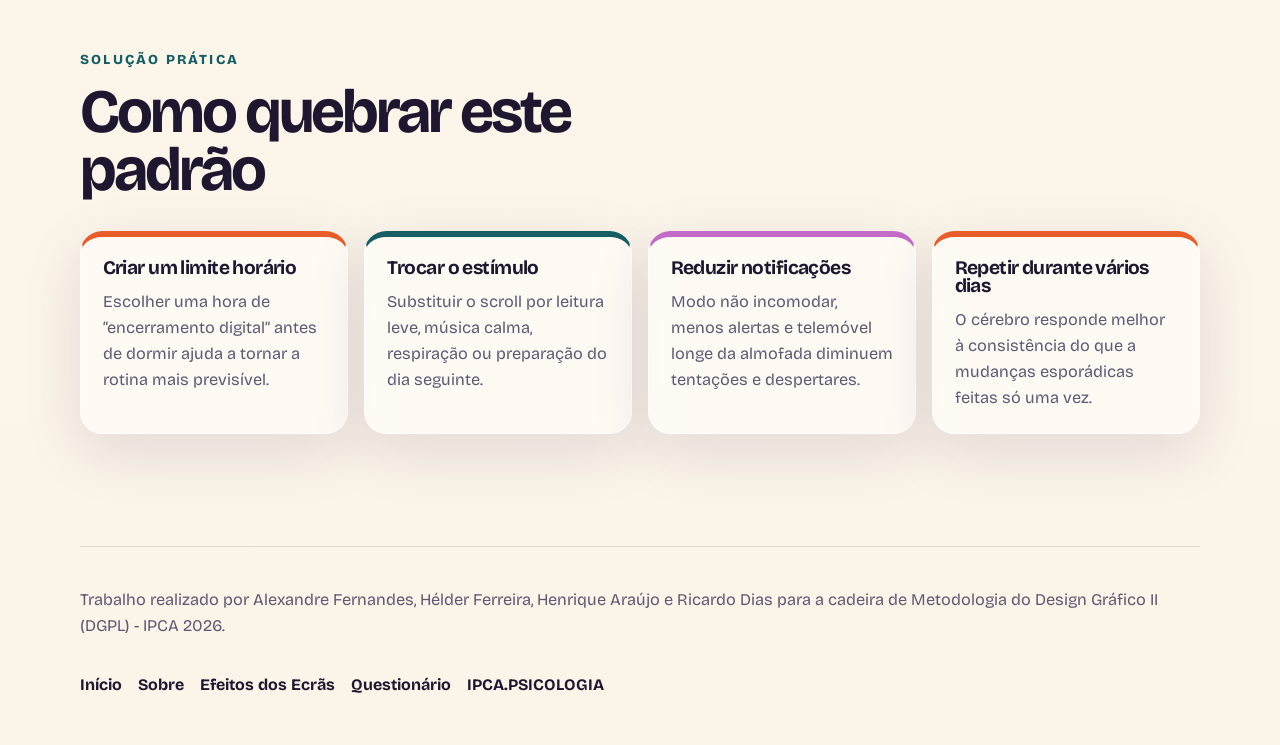
==== commit 9ebea5c1: "Add files via upload" ====
--- a/efeitos-ecras.html
+++ b/efeitos-ecras.html
@@ -21,7 +21,14 @@
             <a href="./sobre.html">Sobre</a>
             <a href="./efeitos-ecras.html" aria-current="page">Efeitos dos Ecrãs</a>
             <a href="./questionario.html">Questionário</a>
-            <a href="https://www.instagram.com/ipca.psicologia/" target="_blank" rel="noreferrer">IPCA.PSICOLOGIA</a>
+            <a class="site-nav__social" href="https://www.instagram.com/ipca.psicologia/" target="_blank" rel="noreferrer">
+              <svg viewBox="0 0 24 24" aria-hidden="true">
+                <rect x="3.25" y="3.25" width="17.5" height="17.5" rx="5"></rect>
+                <circle cx="12" cy="12" r="4.1"></circle>
+                <circle cx="17.35" cy="6.65" r="1.15"></circle>
+              </svg>
+              <span>IPCA.PSICOLOGIA</span>
+            </a>
           </div>
         </div>
       </nav>
@@ -97,7 +104,7 @@
       </div>
     </section>
 
-    <section class="section section--dark">
+    <section class="section section--dark section--cycle">
       <div class="wrap">
         <p class="eyebrow">Ciclo</p>
         <h2>O problema alimenta-se a si próprio.</h2>
--- a/styles.css
+++ b/styles.css
@@ -47,6 +47,10 @@
   box-sizing: border-box;
 }
 
+[hidden] {
+  display: none !important;
+}
+
 html {
   scroll-behavior: smooth;
 }
@@ -87,6 +91,11 @@
   opacity: 1;
 }
 
+body:not([data-theme]) [data-mode-visibility="screen"],
+body:not([data-theme]) [data-mode-copy="screen"] {
+  display: none;
+}
+
 @keyframes float-in {
   from {
     opacity: 0;
@@ -134,7 +143,7 @@
   justify-content: space-between;
   gap: 1rem;
   padding: 0.9rem 1rem;
-  border-radius: 999px;
+  border-radius: 1.35rem;
   background: rgba(255, 252, 247, 0.72);
   backdrop-filter: blur(18px);
   border: 1px solid rgba(255, 255, 255, 0.72);
@@ -156,12 +165,30 @@
 .site-nav__links a {
   position: relative;
   padding: 0.55rem 0.9rem;
-  border-radius: 999px;
+  border-radius: 0.95rem;
+  border: 1px solid rgba(31, 23, 47, 0.08);
+  background: rgba(255, 255, 255, 0.44);
   color: var(--ink);
   font-size: 0.95rem;
   font-weight: 700;
   text-decoration: none;
-  transition: background-color 180ms ease, transform 180ms ease;
+  box-shadow: inset 0 1px 0 rgba(255, 255, 255, 0.54);
+  transition: background-color 180ms ease, transform 180ms ease, border-color 180ms ease, box-shadow 180ms ease;
+}
+
+.site-nav__social {
+  display: inline-flex;
+  align-items: center;
+  gap: 0.45rem;
+}
+
+.site-nav__social svg {
+  width: 1rem;
+  height: 1rem;
+  flex: 0 0 auto;
+  fill: none;
+  stroke: currentColor;
+  stroke-width: 1.7;
 }
 
 .site-nav__links a::after {
@@ -180,7 +207,9 @@
 
 .site-nav__links a:hover,
 .site-nav__links a[aria-current="page"] {
-  background: rgba(232, 93, 42, 0.14);
+  background: rgba(255, 243, 230, 0.9);
+  border-color: rgba(232, 93, 42, 0.16);
+  box-shadow: 0 10px 22px rgba(41, 26, 74, 0.08);
   transform: translateY(-1px);
 }
 
@@ -191,7 +220,8 @@
 
 body[data-theme="screen"] .site-nav__links a:hover,
 body[data-theme="screen"] .site-nav__links a[aria-current="page"] {
-  background: rgba(46, 134, 255, 0.14);
+  background: rgba(237, 245, 255, 0.96);
+  border-color: rgba(46, 134, 255, 0.18);
 }
 
 .wrap {
@@ -206,6 +236,22 @@
   display: flex;
   align-items: center;
   padding: 3rem 0 4rem;
+}
+
+.hero::before {
+  content: "";
+  position: absolute;
+  inset: 0;
+  background:
+    linear-gradient(90deg, rgba(255, 197, 130, 0.22) 0, rgba(255, 197, 130, 0) 16%),
+    linear-gradient(270deg, rgba(177, 232, 214, 0.24) 0, rgba(177, 232, 214, 0) 18%);
+  pointer-events: none;
+}
+
+body[data-theme="screen"] .hero::before {
+  background:
+    linear-gradient(90deg, rgba(132, 185, 255, 0.26) 0, rgba(132, 185, 255, 0) 16%),
+    linear-gradient(270deg, rgba(176, 208, 255, 0.24) 0, rgba(176, 208, 255, 0) 18%);
 }
 
 .hero__mesh {
@@ -291,6 +337,25 @@
   margin: 0 0 2rem;
 }
 
+.mode-caption {
+  max-width: 42rem;
+  margin-bottom: 1.6rem;
+  padding: 0.95rem 1.1rem;
+  border-radius: 1.2rem;
+  background: rgba(255, 255, 255, 0.5);
+  border: 1px solid rgba(255, 255, 255, 0.65);
+  color: var(--ink);
+  box-shadow: var(--shadow);
+}
+
+.mode-caption strong {
+  color: var(--ink);
+}
+
+.mode-caption--screen {
+  background: rgba(226, 239, 255, 0.62);
+}
+
 .button {
   display: inline-flex;
   align-items: center;
@@ -298,7 +363,7 @@
   min-height: 3.25rem;
   padding: 0.85rem 1.2rem;
   border: 1px solid transparent;
-  border-radius: 999px;
+  border-radius: 1rem;
   font-weight: 800;
   text-decoration: none;
   transition: transform 180ms ease, background-color 180ms ease, border-color 180ms ease;
@@ -375,13 +440,29 @@
 }
 
 .section--tint {
+  position: relative;
+  overflow: hidden;
   background:
+    linear-gradient(90deg, rgba(255, 211, 162, 0.26) 0, rgba(255, 211, 162, 0) 14%),
+    linear-gradient(270deg, rgba(185, 238, 223, 0.22) 0, rgba(185, 238, 223, 0) 14%),
     linear-gradient(180deg, rgba(255, 212, 166, 0.32), rgba(255, 255, 255, 0)),
     linear-gradient(180deg, rgba(255, 255, 255, 0.5), rgba(255, 255, 255, 0.5));
 }
 
+body[data-theme="screen"] .section--tint {
+  background:
+    linear-gradient(90deg, rgba(167, 208, 255, 0.28) 0, rgba(167, 208, 255, 0) 14%),
+    linear-gradient(270deg, rgba(194, 221, 255, 0.24) 0, rgba(194, 221, 255, 0) 14%),
+    linear-gradient(180deg, rgba(151, 198, 255, 0.34), rgba(255, 255, 255, 0)),
+    linear-gradient(180deg, rgba(248, 251, 255, 0.68), rgba(234, 243, 255, 0.4));
+}
+
 .section--dark {
+  position: relative;
+  overflow: hidden;
   background:
+    linear-gradient(90deg, rgba(63, 135, 255, 0.18) 0, rgba(63, 135, 255, 0) 15%),
+    linear-gradient(270deg, rgba(121, 104, 255, 0.16) 0, rgba(121, 104, 255, 0) 15%),
     radial-gradient(circle at top right, rgba(255, 163, 109, 0.22), transparent 24rem),
     linear-gradient(180deg, var(--night-soft), var(--night));
 }
@@ -391,6 +472,57 @@
 .section--dark h3,
 .section--dark p {
   color: #f6f0ff;
+}
+
+.section--cycle {
+  background:
+    radial-gradient(circle at 14% 22%, rgba(88, 152, 255, 0.28), transparent 20rem),
+    radial-gradient(circle at 86% 14%, rgba(158, 108, 255, 0.18), transparent 18rem),
+    linear-gradient(180deg, #132746, #0b1730 58%, #081120);
+}
+
+.section--cycle .resource,
+.section--cycle .quote-panel {
+  background:
+    linear-gradient(180deg, rgba(238, 246, 255, 0.96), rgba(218, 232, 255, 0.9)),
+    rgba(255, 255, 255, 0.88);
+  border: 1px solid rgba(146, 185, 255, 0.34);
+  box-shadow: 0 18px 44px rgba(5, 14, 35, 0.26);
+}
+
+.section--cycle .resource h3,
+.section--cycle .resource p,
+.section--cycle .quote-panel p {
+  color: #14243d;
+}
+
+.section--cycle .resource {
+  position: relative;
+  overflow: hidden;
+}
+
+.section--cycle .resource::before {
+  content: "";
+  position: absolute;
+  inset: 0 auto 0 0;
+  width: 0.42rem;
+  background: linear-gradient(180deg, #85b8ff, #2e86ff);
+}
+
+.section--cycle .resource:nth-child(2)::before {
+  background: linear-gradient(180deg, #9cb7ff, #5a6fff);
+}
+
+.section--cycle .resource:nth-child(3)::before {
+  background: linear-gradient(180deg, #bcb2ff, #7f68ff);
+}
+
+.section--cycle .resource:nth-child(4)::before {
+  background: linear-gradient(180deg, #92d6ff, #3aa4ff);
+}
+
+.section--cycle .quote-panel {
+  border-left: 6px solid #5fa3ff;
 }
 
 .section--sources {
@@ -503,6 +635,24 @@
 .card:nth-child(7) { animation-delay: 420ms; }
 .card:nth-child(8) { animation-delay: 490ms; }
 
+.cards--negative .card {
+  background:
+    linear-gradient(180deg, rgba(255, 255, 255, 0.55), rgba(212, 229, 255, 0.62)),
+    var(--paper);
+}
+
+.cards--negative .card:nth-child(3n + 1) {
+  border-top-color: #2e86ff;
+}
+
+.cards--negative .card:nth-child(3n + 2) {
+  border-top-color: #6d7cff;
+}
+
+.cards--negative .card:nth-child(3n) {
+  border-top-color: #9b59ff;
+}
+
 .habit-grid,
 .benefits {
   display: grid;
@@ -535,6 +685,10 @@
   text-transform: uppercase;
 }
 
+body[data-theme="screen"] .habit__tag {
+  background: rgba(184, 217, 255, 0.9);
+}
+
 .benefits {
   grid-template-columns: repeat(4, minmax(0, 1fr));
 }
@@ -552,6 +706,17 @@
 .campaign-box {
   padding: 2rem;
   border-radius: 1.7rem;
+}
+
+.campaign-box--warning {
+  background:
+    linear-gradient(180deg, rgba(244, 249, 255, 0.92), rgba(208, 228, 255, 0.88)),
+    var(--paper);
+  border-color: rgba(113, 165, 255, 0.32);
+}
+
+.campaign-box--warning .steps strong {
+  color: var(--accent);
 }
 
 .spotlight-grid,
@@ -598,7 +763,26 @@
   border-left: 6px solid var(--accent);
 }
 
+.section--explore {
+  position: relative;
+  overflow: hidden;
+}
+
+.section--explore::before {
+  content: "";
+  position: absolute;
+  inset: 0;
+  background: none;
+  pointer-events: none;
+}
+
+body[data-theme="screen"] .section--explore::before {
+  background: none;
+}
+
 .launchpad {
+  position: relative;
+  z-index: 1;
   display: grid;
   grid-template-columns: repeat(3, minmax(0, 1fr));
   gap: 1rem;
@@ -612,8 +796,8 @@
   border-radius: 1.6rem;
   text-decoration: none;
   backdrop-filter: blur(12px);
-  background: linear-gradient(145deg, rgba(255, 255, 255, 0.78), rgba(255, 255, 255, 0.56));
-  border: 1px solid rgba(255, 255, 255, 0.7);
+  background: #fff1dc;
+  border: 1px solid rgba(232, 93, 42, 0.16);
   box-shadow: var(--shadow);
   transition: transform 220ms ease, box-shadow 220ms ease;
   animation: float-in 640ms ease both;
@@ -622,14 +806,24 @@
 .launchpad__item::before {
   content: "";
   position: absolute;
-  inset: auto -20% -45% 45%;
-  height: 10rem;
-  background: radial-gradient(circle, rgba(232, 93, 42, 0.2), transparent 70%);
+  inset: 0 auto 0 0;
+  width: 0.42rem;
+  height: auto;
+  background: linear-gradient(180deg, #ffb45f, #e85d2a);
   pointer-events: none;
 }
 
+.launchpad__item::after {
+  display: none;
+}
+
 body[data-theme="screen"] .launchpad__item::before {
-  background: radial-gradient(circle, rgba(46, 134, 255, 0.24), transparent 70%);
+  background: linear-gradient(180deg, #8fc0ff, #2e86ff);
+}
+
+body[data-theme="screen"] .launchpad__item {
+  background: #e8f2ff;
+  border-color: rgba(46, 134, 255, 0.18);
 }
 
 .launchpad__item:hover {
@@ -650,12 +844,16 @@
   margin-bottom: 0.8rem;
   padding: 0.3rem 0.65rem;
   border-radius: 999px;
-  background: var(--accent-soft);
+  background: rgba(255, 210, 162, 0.92);
   color: var(--ink);
   font-size: 0.75rem;
   font-weight: 800;
   letter-spacing: 0.08em;
   text-transform: uppercase;
+}
+
+body[data-theme="screen"] .launchpad__meta {
+  background: rgba(184, 217, 255, 0.95);
 }
 
 .inline-links {
@@ -689,79 +887,186 @@
   text-decoration: none;
 }
 
-.theme-switch {
+.mode-toggle {
   position: fixed;
   right: 1rem;
   bottom: 1rem;
   z-index: 40;
+}
+
+.visit-timer {
+  position: fixed;
+  left: 1rem;
+  bottom: 1rem;
+  z-index: 40;
+  width: min(15rem, calc(100vw - 2rem));
+  padding: 0.9rem 1rem 0.85rem;
+  border-radius: 1.4rem;
+  background: rgba(255, 252, 247, 0.82);
+  border: 1px solid rgba(255, 255, 255, 0.72);
+  backdrop-filter: blur(18px);
+  box-shadow: var(--shadow);
+}
+
+.visit-timer__label {
+  margin-bottom: 0.32rem;
+  color: var(--leaf);
+  font-size: 0.72rem;
+  font-weight: 800;
+  letter-spacing: 0.12em;
+  text-transform: uppercase;
+}
+
+.visit-timer__time {
+  color: var(--ink);
+  font-size: 1.25rem;
+  font-weight: 800;
+  letter-spacing: -0.03em;
+}
+
+.visit-timer__track {
+  display: block;
+  width: 100%;
+  height: 0.42rem;
+  margin-top: 0.75rem;
+  border-radius: 999px;
+  background: rgba(31, 23, 47, 0.08);
+  overflow: hidden;
+}
+
+.visit-timer__fill {
+  display: block;
+  width: 0;
+  height: 100%;
+  border-radius: inherit;
+  background: linear-gradient(90deg, #ffb45f, #e85d2a);
+  transition: width 800ms linear;
+}
+
+.visit-timer.is-overlimit {
+  background: rgba(231, 242, 255, 0.96);
+  border-color: rgba(103, 164, 255, 0.42);
+  box-shadow:
+    0 0 0 1px rgba(140, 190, 255, 0.18),
+    0 18px 44px rgba(46, 134, 255, 0.22);
+}
+
+.visit-timer.is-overlimit .visit-timer__label {
+  color: #0b5cab;
+}
+
+.visit-timer.is-overlimit .visit-timer__time {
+  color: #123765;
+}
+
+.visit-timer.is-overlimit .visit-timer__fill {
+  background: linear-gradient(90deg, #8fc0ff, #2e86ff);
+}
+
+body[data-theme="screen"] .visit-timer {
+  background: rgba(235, 244, 255, 0.9);
+  border-color: rgba(173, 207, 255, 0.72);
+}
+
+body[data-theme="screen"] .visit-timer__label {
+  color: #0b5cab;
+}
+
+body[data-theme="screen"] .visit-timer__fill {
+  background: linear-gradient(90deg, #8fc0ff, #2e86ff);
+}
+
+.mode-toggle__button {
+  position: relative;
   display: inline-flex;
   align-items: center;
-  gap: 0.8rem;
-  min-height: 4.1rem;
-  padding: 0.8rem 1.15rem;
-  border: 1px solid rgba(255, 255, 255, 0.68);
-  border-radius: 999px;
+  gap: 0.9rem;
+  min-width: 15.5rem;
+  padding: 0.95rem 1rem;
+  border: 1px solid rgba(255, 255, 255, 0.72);
+  border-radius: 1.6rem;
   background: rgba(255, 252, 247, 0.82);
   backdrop-filter: blur(18px);
   box-shadow: var(--shadow);
   color: var(--ink);
   font: inherit;
+  text-align: left;
   cursor: pointer;
-}
-
-.theme-switch:hover {
-  transform: translateY(-2px);
-}
-
-.theme-switch__swatch {
+  overflow: hidden;
+  transition: transform 200ms ease, border-color 200ms ease, background-color 200ms ease, box-shadow 200ms ease;
+}
+
+.mode-toggle__button:hover {
+  transform: translateY(-4px);
+}
+
+.mode-toggle__button:focus-visible {
+  outline: 3px solid rgba(232, 93, 42, 0.28);
+  outline-offset: 2px;
+}
+
+.mode-toggle__glow {
+  position: absolute;
+  inset: auto -18% -100% 48%;
+  height: 8rem;
+  background: radial-gradient(circle, rgba(232, 93, 42, 0.24), transparent 68%);
+  pointer-events: none;
+}
+
+body[data-theme="screen"] .mode-toggle__glow {
+  background: radial-gradient(circle, rgba(46, 134, 255, 0.32), transparent 68%);
+}
+
+.mode-toggle__icon {
+  position: relative;
+  z-index: 1;
   display: inline-flex;
   align-items: center;
   justify-content: center;
-  width: 2.45rem;
-  height: 2.45rem;
-  border-radius: 999px;
-  background:
-    linear-gradient(135deg, #ffd08d 0%, #ffd08d 48%, #8abfff 52%, #8abfff 100%);
-  border: 2px solid rgba(16, 37, 66, 0.08);
+  width: 3.3rem;
+  height: 3.3rem;
+  border-radius: 1.15rem;
+  background: linear-gradient(180deg, #ffe0b7, #ffc16b);
+  box-shadow: inset 0 1px 0 rgba(255, 255, 255, 0.62);
   flex: 0 0 auto;
-  transition: background 220ms ease, transform 220ms ease;
-}
-
-.theme-switch__swatch svg {
+}
+
+body[data-theme="screen"] .mode-toggle__icon {
+  background: linear-gradient(180deg, #c7ddff, #81b5ff);
+}
+
+.mode-toggle__icon svg {
+  width: 1.65rem;
+  height: 1.65rem;
   display: block;
-  width: 1.45rem;
-  height: 1.45rem;
-}
-
-.theme-switch__label {
-  display: flex;
-  align-items: center;
-  text-align: left;
-}
-
-.theme-switch__eyebrow {
-  display: none;
-}
-
-.theme-switch__mode {
-  font-weight: 800;
-  line-height: 1;
-  font-size: 1.08rem;
-  color: var(--ink);
-}
-
-body[data-theme="screen"] .theme-switch {
-  background: rgba(236, 244, 255, 0.84);
-  border-color: rgba(160, 204, 255, 0.78);
-}
-
-body[data-theme="reading"] .theme-switch__swatch {
-  background: linear-gradient(180deg, #ffcf89, #ffb24a);
-}
-
-body[data-theme="screen"] .theme-switch__swatch {
-  background: linear-gradient(180deg, #74b2ff, #3f87ff);
-  transform: scale(1.08);
+}
+
+.mode-toggle__text {
+  position: relative;
+  z-index: 1;
+  display: grid;
+  gap: 0.08rem;
+}
+
+.mode-toggle__text strong {
+  color: var(--ink);
+  font-size: 1.02rem;
+  line-height: 1.08;
+}
+
+.mode-toggle__text span {
+  color: var(--muted);
+  font-size: 0.82rem;
+  line-height: 1.25;
+}
+
+body[data-theme="screen"] .mode-toggle__button {
+  background: rgba(235, 244, 255, 0.9);
+  border-color: rgba(173, 207, 255, 0.72);
+}
+
+body[data-theme="screen"] .mode-toggle__button:focus-visible {
+  outline-color: rgba(46, 134, 255, 0.28);
 }
 
 .form-intro {
@@ -1151,12 +1456,22 @@
     text-align: center;
   }
 
-  .theme-switch {
+  .mode-toggle {
     right: 0.75rem;
     bottom: 0.75rem;
     left: 0.75rem;
+  }
+
+  .visit-timer {
+    left: 0.75rem;
+    right: 0.75rem;
+    bottom: 6.1rem;
     width: auto;
-    justify-content: center;
+  }
+
+  .mode-toggle__button {
+    width: 100%;
+    min-width: 0;
   }
 }
 
